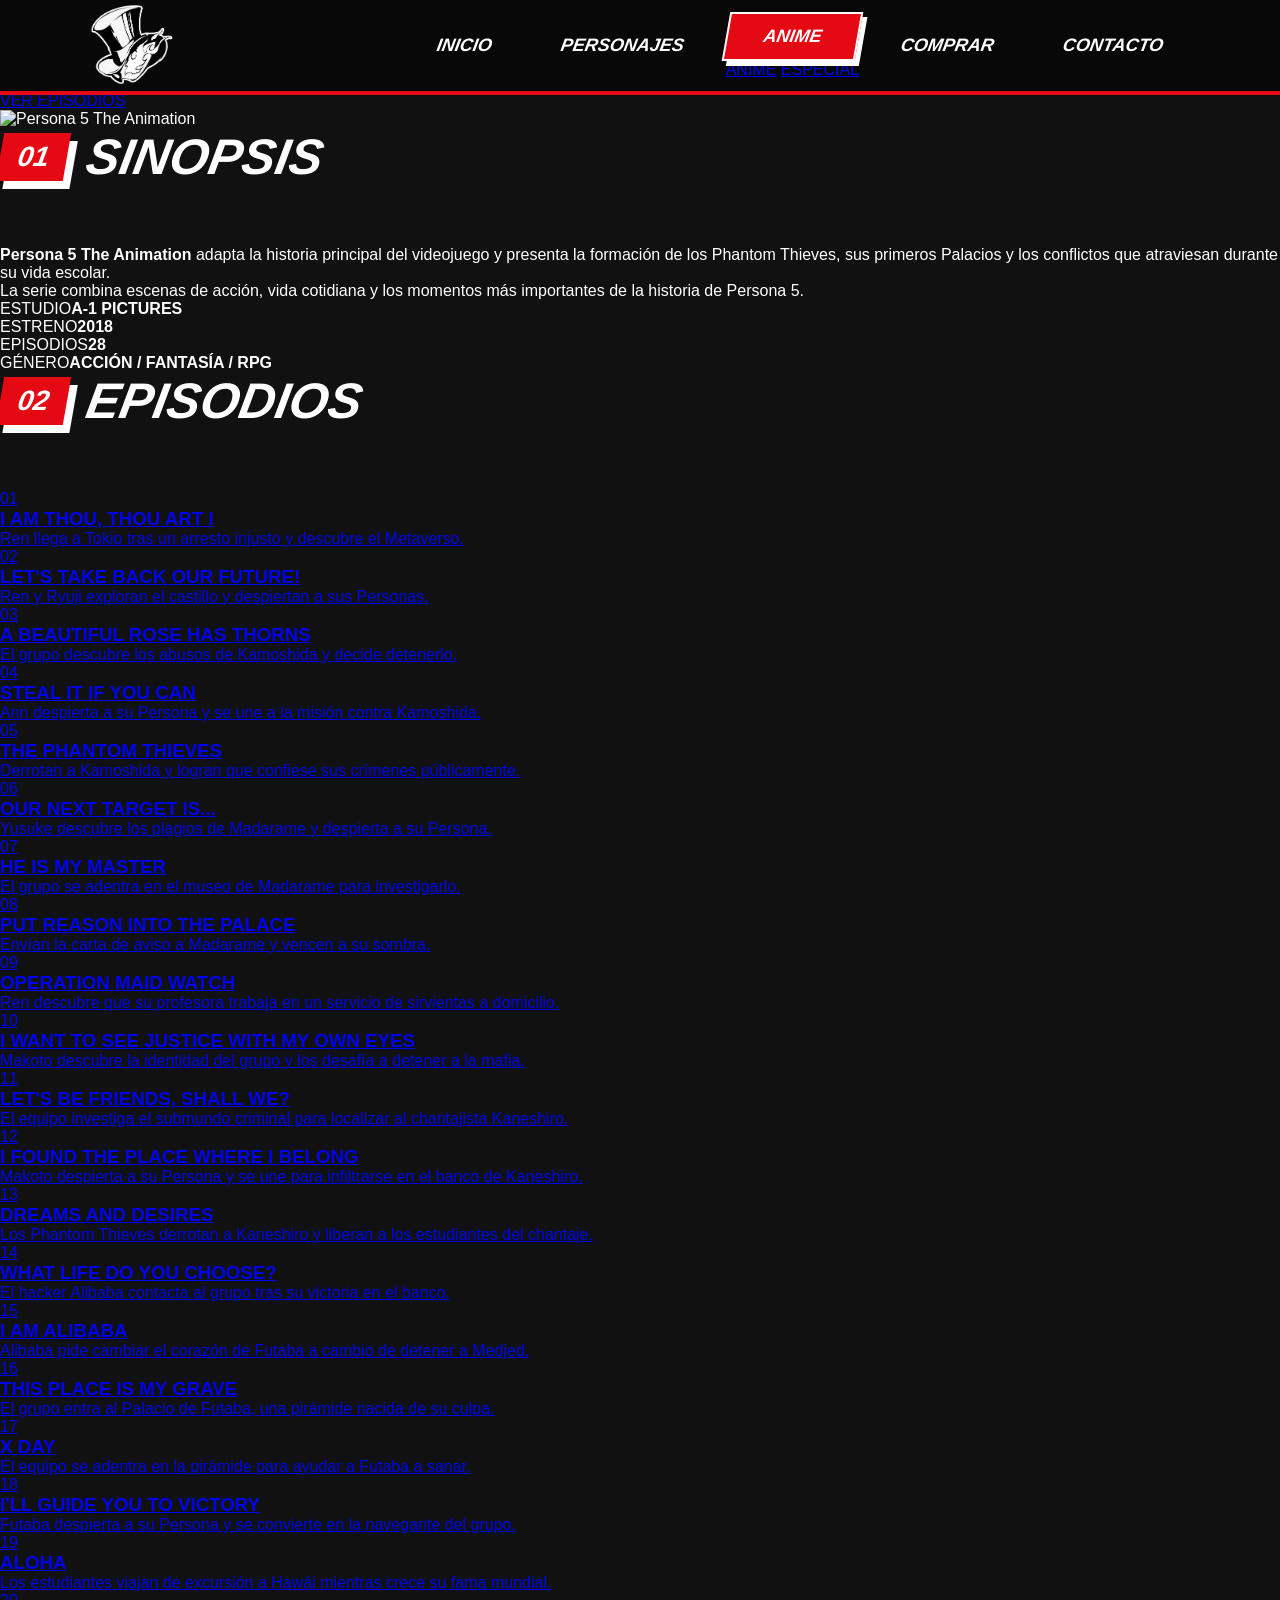
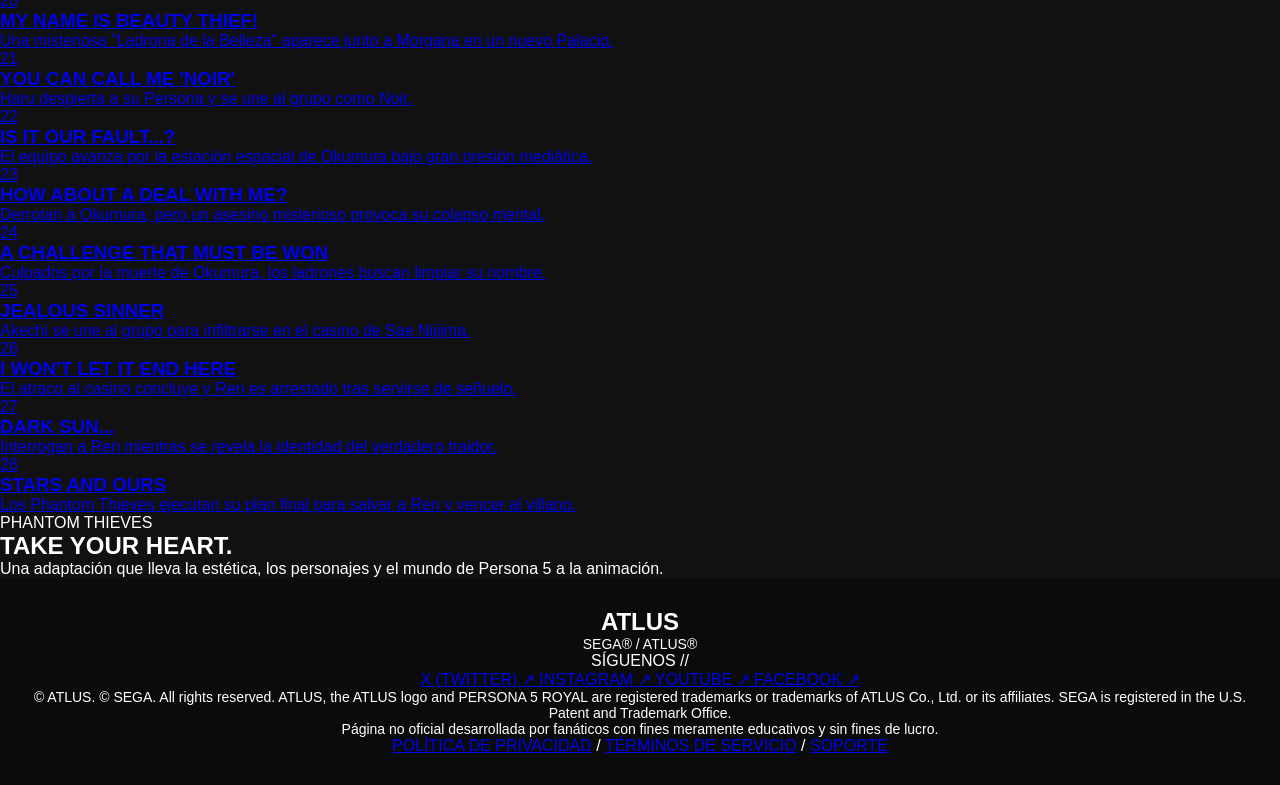
==== anime.html @ 6b16a484 "Add files via upload" ====
<!DOCTYPE html>
<html lang="es">
<head>
  <meta charset="UTF-8">
  <meta name="viewport" content="width=device-width, initial-scale=1.0">
  <title>Anime - Persona 5</title>
  <link rel="icon" href="images/ui/Phantom-Thieves-of-Hearts-Logo.png" type="image/png">

  <link rel="stylesheet" href="css/style.css">
  <link rel="stylesheet" href="css/anime.css">
  <link rel="stylesheet" href="css/animations.css">
</head>

<body>
  <header class="navbar">
    <a href="index.html" class="logo">
      <img src="images/ui/Phantom-Thieves-of-Hearts-Logo.png" alt="Persona 5 Royal">
    </a>

    <button class="hamburger-btn" id="hamburger-btn" aria-label="Abrir Menú">
      <span></span>
      <span></span>
      <span></span>
    </button>

      <nav class="nav-menu">
        <a href="index.html" class="nav-link">INICIO</a>
        <a href="personajes.html" class="nav-link">PERSONAJES</a>

        <div class="nav-item-dropdown">
          <a href="anime.html" class="nav-link dropdown-toggle active">ANIME</a>
          <div class="dropdown-menu">
            <a href="anime.html" class="dropdown-item">ANIME</a>
            <a href="pelicula.html" class="dropdown-item">ESPECIAL</a>            
          </div>
        </div>
        
        <a href="https://store.steampowered.com/app/1687950/Persona_5_Royal/" target="_blank" class="nav-link">COMPRAR
        </a>
        <a href= "contacto.html" class="nav-link">CONTACTO</a>
      </nav>

  </header>

  <main class="anime-page">
    <section class="anime-hero">
      <div class="anime-hero-content">
        <p class="anime-kicker">THE PHANTOM THIEVES RETURN</p>
        <h1>PERSONA 5<br><span>THE ANIMATION</span></h1>
        <p>
          La adaptación animada de la historia de los Phantom Thieves,
          siguiendo a Ren Amamiya y sus compañeros mientras descubren
          el misterioso Metaverso.
        </p>
        <a href="#episodios" class="p5-button">VER EPISODIOS</a>
      </div>

      <div class="anime-hero-image">
        <img src="images/anime/P5Animation.png" alt="Persona 5 The Animation">
      </div>
    </section>

    <section class="anime-about">
      <div class="section-title">
        <span>01</span>
        <h2>SINOPSIS</h2>
      </div>

      <div class="anime-about-grid">
        <div>
          <p>
            <strong>Persona 5 The Animation</strong> adapta la historia
            principal del videojuego y presenta la formación de los
            Phantom Thieves, sus primeros Palacios y los conflictos que
            atraviesan durante su vida escolar.
          </p>
          <p>
            La serie combina escenas de acción, vida cotidiana y los
            momentos más importantes de la historia de Persona 5.
          </p>
        </div>

        <div class="anime-data">
          <div><span>ESTUDIO</span><strong>A-1 PICTURES</strong></div>
          <div><span>ESTRENO</span><strong>2018</strong></div>
          <div><span>EPISODIOS</span><strong>28</strong></div>
          <div><span>GÉNERO</span><strong>ACCIÓN / FANTASÍA / RPG</strong></div>
        </div>
      </div>
    </section>

    <div class="anime-divider"></div>

    <section class="episodes" id="episodios">
      <div class="section-title">
        <span>02</span>
        <h2>EPISODIOS</h2>
      </div>

      <div class="episode-list">
        <a href="https://animeav1.com/media/persona-5-the-animation/1" class="episode-card-link" target="_blank" rel="noopener noreferrer">
        <article class="episode-card">
          <span class="episode-number">01</span>
          <div>
            <h3>I AM THOU, THOU ART I</h3>
            <p>Ren llega a Tokio tras un arresto injusto y descubre el Metaverso.</p>
          </div>
        </article>
        </a>

        <a href="https://animeav1.com/media/persona-5-the-animation/2" class="episode-card-link" target="_blank" rel="noopener noreferrer">
        <article class="episode-card">
          <span class="episode-number">02</span>
          <div>
            <h3>LET'S TAKE BACK OUR FUTURE!</h3>
            <p>Ren y Ryuji exploran el castillo y despiertan a sus Personas.</p>
          </div>
        </article>
        </a>

        <a href="https://animeav1.com/media/persona-5-the-animation/3" class="episode-card-link" target="_blank" rel="noopener noreferrer">
        <article class="episode-card">
            <span class="episode-number">03</span>
            <div>
            <h3>A BEAUTIFUL ROSE HAS THORNS</h3>
            <p>El grupo descubre los abusos de Kamoshida y decide detenerlo.</p>
            </div>
        </article>
        </a>

        <a href="https://animeav1.com/media/persona-5-the-animation/4" class="episode-card-link" target="_blank" rel="noopener noreferrer">
        <article class="episode-card">
            <span class="episode-number">04</span>
            <div>
            <h3>STEAL IT IF YOU CAN</h3>
            <p>Ann despierta a su Persona y se une a la misión contra Kamoshida.</p>
            </div>
        </article>
        </a>

        <a href="https://animeav1.com/media/persona-5-the-animation/5" class="episode-card-link" target="_blank" rel="noopener noreferrer">
        <article class="episode-card">
            <span class="episode-number">05</span>
            <div>
            <h3>THE PHANTOM THIEVES</h3>
            <p>Derrotan a Kamoshida y logran que confiese sus crímenes públicamente.</p>
            </div>
        </article>
        </a>

        <a href="https://animeav1.com/media/persona-5-the-animation/6" class="episode-card-link" target="_blank" rel="noopener noreferrer">
        <article class="episode-card">
            <span class="episode-number">06</span>
            <div>
            <h3>OUR NEXT TARGET IS...</h3>
            <p>Yusuke descubre los plagios de Madarame y despierta a su Persona.</p>
            </div>
        </article>
        </a>

        <a href="https://animeav1.com/media/persona-5-the-animation/7" class="episode-card-link" target="_blank" rel="noopener noreferrer">
        <article class="episode-card">
            <span class="episode-number">07</span>
            <div>
            <h3>HE IS MY MASTER</h3>
            <p>El grupo se adentra en el museo de Madarame para investigarlo.</p>
            </div>
        </article>
        </a>

        <a href="https://animeav1.com/media/persona-5-the-animation/8" class="episode-card-link" target="_blank" rel="noopener noreferrer">
        <article class="episode-card">
            <span class="episode-number">08</span>
            <div>
            <h3>PUT REASON INTO THE PALACE</h3>
            <p>Envían la carta de aviso a Madarame y vencen a su sombra.</p>
            </div>
        </article>
        </a>

        <a href="https://animeav1.com/media/persona-5-the-animation/9" class="episode-card-link" target="_blank" rel="noopener noreferrer">
        <article class="episode-card">
            <span class="episode-number">09</span>
            <div>
            <h3>OPERATION MAID WATCH</h3>
            <p>Ren descubre que su profesora trabaja en un servicio de sirvientas a domicilio.</p>
            </div>
        </article>
        </a>

        <a href="https://animeav1.com/media/persona-5-the-animation/10" class="episode-card-link" target="_blank" rel="noopener noreferrer">
        <article class="episode-card">
            <span class="episode-number">10</span>
            <div>
            <h3>I WANT TO SEE JUSTICE WITH MY OWN EYES</h3>
            <p>Makoto descubre la identidad del grupo y los desafía a detener a la mafia.</p>
            </div>
        </article>
        </a>

        <a href="https://animeav1.com/media/persona-5-the-animation/11" class="episode-card-link" target="_blank" rel="noopener noreferrer">
        <article class="episode-card">
            <span class="episode-number">11</span>
            <div>
            <h3>LET'S BE FRIENDS, SHALL WE?</h3>
            <p>El equipo investiga el submundo criminal para localizar al chantajista Kaneshiro.</p>
            </div>
        </article>
        </a>

        <a href="https://animeav1.com/media/persona-5-the-animation/12" class="episode-card-link" target="_blank" rel="noopener noreferrer">
        <article class="episode-card">
            <span class="episode-number">12</span>
            <div>
            <h3>I FOUND THE PLACE WHERE I BELONG</h3>
            <p>Makoto despierta a su Persona y se une para infiltrarse en el banco de Kaneshiro.</p>
            </div>
        </article>
        </a>

        <a href="https://animeav1.com/media/persona-5-the-animation/13" class="episode-card-link" target="_blank" rel="noopener noreferrer">
        <article class="episode-card">
            <span class="episode-number">13</span>
            <div>
            <h3>DREAMS AND DESIRES</h3>
            <p>Los Phantom Thieves derrotan a Kaneshiro y liberan a los estudiantes del chantaje.</p>
            </div>
        </article>
        </a>

        <a href="https://animeav1.com/media/persona-5-the-animation/14" class="episode-card-link" target="_blank" rel="noopener noreferrer">
        <article class="episode-card">
            <span class="episode-number">14</span>
            <div>
            <h3>WHAT LIFE DO YOU CHOOSE?</h3>
            <p>El hacker Alibaba contacta al grupo tras su victoria en el banco.</p>
            </div>
        </article>
        </a>

        <a href="https://animeav1.com/media/persona-5-the-animation/15" class="episode-card-link" target="_blank" rel="noopener noreferrer">
        <article class="episode-card">
            <span class="episode-number">15</span>
            <div>
            <h3>I AM ALIBABA</h3>
            <p>Alibaba pide cambiar el corazón de Futaba a cambio de detener a Medjed.</p>
            </div>
        </article>
        </a>

        <a href="https://animeav1.com/media/persona-5-the-animation/16" class="episode-card-link" target="_blank" rel="noopener noreferrer">
        <article class="episode-card">
            <span class="episode-number">16</span>
            <div>
            <h3>THIS PLACE IS MY GRAVE</h3>
            <p>El grupo entra al Palacio de Futaba, una pirámide nacida de su culpa.</p>
            </div>
        </article>
        </a>

        <a href="https://animeav1.com/media/persona-5-the-animation/17" class="episode-card-link" target="_blank" rel="noopener noreferrer">
        <article class="episode-card">
            <span class="episode-number">17</span>
            <div>
            <h3>X DAY</h3>
            <p>El equipo se adentra en la pirámide para ayudar a Futaba a sanar.</p>
            </div>
        </article>
        </a>

        <a href="https://animeav1.com/media/persona-5-the-animation/18" class="episode-card-link" target="_blank" rel="noopener noreferrer">
        <article class="episode-card">
            <span class="episode-number">18</span>
            <div>
            <h3>I'LL GUIDE YOU TO VICTORY</h3>
            <p>Futaba despierta a su Persona y se convierte en la navegante del grupo.</p>
            </div>
        </article>
        </a>

        <a href="https://animeav1.com/media/persona-5-the-animation/19" class="episode-card-link" target="_blank" rel="noopener noreferrer">
        <article class="episode-card">
            <span class="episode-number">19</span>
            <div>
            <h3>ALOHA</h3>
            <p>Los estudiantes viajan de excursión a Hawái mientras crece su fama mundial.</p>
            </div>
        </article>
        </a>

        <a href="https://animeav1.com/media/persona-5-the-animation/20" class="episode-card-link" target="_blank" rel="noopener noreferrer">
        <article class="episode-card">
            <span class="episode-number">20</span>
            <div>
            <h3>MY NAME IS BEAUTY THIEF!</h3>
            <p>Una misteriosa "Ladrona de la Belleza" aparece junto a Morgana en un nuevo Palacio.</p>
            </div>
        </article>
        </a>

        <a href="https://animeav1.com/media/persona-5-the-animation/21" class="episode-card-link" target="_blank" rel="noopener noreferrer">
        <article class="episode-card">
            <span class="episode-number">21</span>
            <div>
            <h3>YOU CAN CALL ME 'NOIR'</h3>
            <p>Haru despierta a su Persona y se une al grupo como Noir.</p>
            </div>
        </article>
        </a>

        <a href="https://animeav1.com/media/persona-5-the-animation/22" class="episode-card-link" target="_blank" rel="noopener noreferrer">
        <article class="episode-card">
            <span class="episode-number">22</span>
            <div>
            <h3>IS IT OUR FAULT...?</h3>
            <p>El equipo avanza por la estación espacial de Okumura bajo gran presión mediática.</p>
            </div>
        </article>
        </a>

        <a href="https://animeav1.com/media/persona-5-the-animation/23" class="episode-card-link" target="_blank" rel="noopener noreferrer">
        <article class="episode-card">
            <span class="episode-number">23</span>
            <div>
            <h3>HOW ABOUT A DEAL WITH ME?</h3>
            <p>Derrotan a Okumura, pero un asesino misterioso provoca su colapso mental.</p>
            </div>
        </article>
        </a>

        <a href="https://animeav1.com/media/persona-5-the-animation/24" class="episode-card-link" target="_blank" rel="noopener noreferrer">
        <article class="episode-card">
            <span class="episode-number">24</span>
            <div>
            <h3>A CHALLENGE THAT MUST BE WON</h3>
            <p>Culpados por la muerte de Okumura, los ladrones buscan limpiar su nombre.</p>
            </div>
        </article>
        </a>

        <a href="https://animeav1.com/media/persona-5-the-animation/25" class="episode-card-link" target="_blank" rel="noopener noreferrer">
        <article class="episode-card">
            <span class="episode-number">25</span>
            <div>
            <h3>JEALOUS SINNER</h3>
            <p>Akechi se une al grupo para infiltrarse en el casino de Sae Niijima.</p>
            </div>
        </article>
        </a>

        <a href="https://animeav1.com/media/persona-5-the-animation/26" class="episode-card-link" target="_blank" rel="noopener noreferrer">
        <article class="episode-card">
            <span class="episode-number">26</span>
            <div>
            <h3>I WON'T LET IT END HERE</h3>
            <p>El atraco al casino concluye y Ren es arrestado tras servirse de señuelo.</p>
            </div>
        </article>
        </a>

        <a href="https://animeav1.com/media/persona-5-the-animation/27" class="episode-card-link" target="_blank" rel="noopener noreferrer">
        <article class="episode-card">
            <span class="episode-number">27</span>
            <div>
            <h3>DARK SUN...</h3>
            <p>Interrogan a Ren mientras se revela la identidad del verdadero traidor.</p>
            </div>
        </article>
        </a>

        <a href="https://animeav1.com/media/persona-5-the-animation/28" class="episode-card-link" target="_blank" rel="noopener noreferrer">
        <article class="episode-card">
            <span class="episode-number">28</span>
            <div>
            <h3>STARS AND OURS</h3>
            <p>Los Phantom Thieves ejecutan su plan final para salvar a Ren y vencer al villano.</p>
            </div>
        </article>
        </a>

            </div>
            </section>

            <section class="anime-highlight">
            <div class="highlight-text">
                <span>PHANTOM THIEVES</span>
                <h2>TAKE YOUR HEART.</h2>
                <p>
                Una adaptación que lleva la estética, los personajes y el mundo
                de Persona 5 a la animación.
                </p>
            </div>
            </section>
        </main>

      <footer class="p5-footer">
        <div class="footer-container">
          
          <!-- Sección Superior / Redes y Enlaces -->
          <div class="footer-top">
            <div class="footer-brand">
              <h2>ATLUS</h2>
              <p>SEGA® / ATLUS®</p>
            </div>

            <div class="footer-socials">
              <span class="socials-title">SÍGUENOS //</span>
              <div class="social-links">
                <a href="https://twitter.com/Atlus_West" target="_blank" rel="noopener noreferrer" class="social-btn">
                  X (TWITTER) <span>↗</span>
                </a>
                <a href="https://www.instagram.com/atlus_west" target="_blank" rel="noopener noreferrer" class="social-btn">
                  INSTAGRAM <span>↗</span>
                </a>
                <a href="https://www.youtube.com/@atlus" target="_blank" rel="noopener noreferrer" class="social-btn">
                  YOUTUBE <span>↗</span>
                </a>
                <a href="https://www.facebook.com/AtlusWest" target="_blank" rel="noopener noreferrer" class="social-btn">
                  FACEBOOK <span>↗</span>
                </a>
              </div>
            </div>
          </div>

          <div class="footer-divider"></div>

          <!-- Sección Inferior / Legal y Derechos -->
          <div class="footer-bottom">
            <div class="footer-legal">
              <p>
                © ATLUS. © SEGA. All rights reserved. ATLUS, the ATLUS logo and PERSONA 5 ROYAL are registered trademarks or trademarks of ATLUS Co., Ltd. or its affiliates. SEGA is registered in the U.S. Patent and Trademark Office.
              </p>
              <p class="fan-disclaimer">
                Página no oficial desarrollada por fanáticos con fines meramente educativos y sin fines de lucro.
              </p>
            </div>

            <div class="footer-policy-links">
              <a href="#">POLÍTICA DE PRIVACIDAD</a>
              <span class="sep">/</span>
              <a href="#">TÉRMINOS DE SERVICIO</a>
              <span class="sep">/</span>
              <a href="#">SOPORTE</a>
            </div>
          </div>

        </div>
      </footer>

  <script src="js/main.js"></script>
</body>
</html>
---- css/style.css ----
/*| + |====================|| RESET ||====================| + |*/

* {
  margin: 0;
  padding: 0;
  box-sizing: border-box;
}

html {
  scroll-behavior: smooth;
}

body {
  background-color: #111111;
  color: #ffffff;
  font-family: Arial, sans-serif;
}
/*RESPONSIVE*/

/* Monitores muy grandes (Pantallas > 1400px) */
@media (min-width: 1400px) {
  .hero-content, .about-content, .music-content {
    max-width: 1300px;
  }
}

/* Tablets y pantallas medianas (Máximo 1024px) */
@media (max-width: 1024px) {
  .navbar {
    padding: 0 4%;
    height: 80px;
  }

  .nav-link {
    padding: 8px 16px;
    font-size: 15px;
  }

  .hero {
    padding-top: 100px;
  }

  .hero-character {
    right: -5%;
    opacity: 0.6;
  }

  .about-content, .music-content {
    gap: 40px;
  }
}

/* Menú Hamburguesa y Navbar para Tablets / Móviles (Máximo 850px) */
@media (max-width: 850px) {
  .hamburger-btn {
    display: flex;
  }

  .nav-menu {
    position: fixed;
    top: 80px;
    right: -100%;
    width: 250px;
    height: calc(100vh - 80px);
    background-color: rgba(8, 8, 8, 0.98);
    flex-direction: column;
    align-items: center;
    padding-top: 40px;
    gap: 20px;
    transition: right 0.3s ease;
    border-left: 3px solid #e50914;
    z-index: 999;
  }

  .nav-menu.activo {
    right: 0;
  }
}

/* Dispositivos Móviles (Máximo 768px) */
@media (max-width: 768px) {
  .navbar {
    display: flex;
    justify-content: space-between;
    align-items: center;
    padding: 10px 20px; 
    box-sizing: border-box;
    overflow: hidden; 
  }

  .logo {
    display: flex;
    align-items: center;
  }

  /* Ajuste para que el sombrero del logo no sobresalga */
  .logo img {
    max-height: 45px !important; 
    width: auto !important;     
    object-fit: contain;
    display: block;
  }

  .hero {
    flex-direction: column;
    justify-content: center;
    text-align: center;
    padding: 120px 5% 60px;
  }

  .hero-character {
    position: relative;
    right: auto;
    bottom: auto;
    height: 300px;
    margin-top: 20px;
    opacity: 1;
  }

  .hero-content {
    max-width: 100%;
  }

  .hero-logo {
    width: 80%;
    margin: 0 auto 20px;
  }

  .hero-description {
    margin: 0 auto 30px;
  }

  .about-content, .music-content {
    flex-direction: column;
    text-align: center;
    gap: 40px;
  }

  .about-image, .music-image {
    transform: rotate(0deg);
  }

  .about-image img, .music-image img {
    width: 100%;
    max-width: 320px;
    height: auto;
    margin: 0 auto;
  }

  .game-details, .music-details {
    grid-template-columns: 1fr;
    text-align: left;
  }

  .section-title {
    justify-content: center;
  }

  .section-title h2 {
    font-size: 32px;
  }

  .section-title span {
    font-size: 22px;
  }
}

/* Teléfonos móviles pequeños (Máximo 480px) */
@media (max-width: 480px) {
  .hero-subtitle {
    font-size: 14px;
    letter-spacing: 2px;
  }

  .hero-button, .music-button {
    padding: 12px 25px !important;
    font-size: 15px;
  }

  .about, .music {
    padding: 60px 4%;
  }

  .about-info > p, .music-info > p {
    font-size: 16px;
  }

  footer p {
    font-size: 12px;
  }
}

/*| + |====================|| NAVBAR ||====================| + |*/

.navbar {
  position: fixed;
  top: 0;
  left: 0;
  width: 100%;
  height: 95px;
  display: flex;
  align-items: center;
  justify-content: space-between;
  padding: 0 7%;
  background-color: #080808;
  border-bottom: 4px solid #e50914;
  z-index: 100;
}

/*HAMBURGUESA*/

.hamburger-btn {
  display: none;
  flex-direction: column;
  justify-content: space-between;
  width: 30px;
  height: 21px;
  background: transparent;
  border: none;
  cursor: pointer;
  padding: 0;
  z-index: 1001;
}

.hamburger-btn span {
  width: 100%;
  height: 3px;
  background-color: #fff;
  border-radius: 2px;
  transition: all 0.3s ease;
}

/* Transformación del botón a 'X' cuando está activo */
.hamburger-btn.activo span:nth-child(1) {
  transform: translateY(9px) rotate(45deg);
}
.hamburger-btn.activo span:nth-child(2) {
  opacity: 0;
}
.hamburger-btn.activo span:nth-child(3) {
  transform: translateY(-9px) rotate(-45deg);
}

/* Configuración del botón de 3 barras */
.hamburger {
    display: flex;
    flex-direction: column;
    justify-content: space-between;
    width: 30px;
    height: 21px;
    background: transparent;
    border: none;
    cursor: pointer;
    padding: 0;
    z-index: 1001; /* Queda por encima del menú desplegado */
    position: relative;
}

/* Estilo individual de cada barrita */
.hamburger .bar {
    width: 100%;
    height: 3px;
    background-color: #ffffff;
    border-radius: 2px;
    transition: all 0.3s ease-in-out;
    transform-origin: center; /* EVITA QUE LA X SE TUERZA */
}

/* Transformación de la X alineada */
.hamburger.activo .bar:nth-child(1) {
    transform: translateY(9px) rotate(45deg);
}

.hamburger.activo .bar:nth-child(2) {
    opacity: 0;
    transform: translateX(-10px);
}

.hamburger.activo .bar:nth-child(3) {
    transform: translateY(-9px) rotate(-45deg);
}

/* --- REGLAS RESPONSIVE (Móviles y Tablets) --- */
@media (max-width: 850px) {
  .navbar {
    padding: 0 20px;
    height: 70px;
    justify-content: space-between;
    align-items: center;
  }

  /* Muestra el botón hamburguesa cuando la pantalla es reducida */
  .hamburger-btn {
    display: flex;
  }

  /* Desplegable del menú en móvil */
  .nav-menu {
    position: fixed;
    top: 70px;
    right: -100%; /* Oculto fuera de la pantalla */
    width: 250px;
    height: calc(100vh - 70px);
    background-color: rgba(0, 0, 0, 0.95);
    flex-direction: column;
    align-items: center;
    padding-top: 40px;
    gap: 25px;
    transition: right 0.4s ease;
    border-left: 2px solid #e60012;
  }

  .nav-menu.activo {
    right: 0; /* Se desliza a la vista al hacer clic */
  }

  .nav-link {
    font-size: 18px;
    width: 80%;
    text-align: center;
  }

  /* Ajustes para evitar desbordamientos en móviles */
  body {
    overflow-x: hidden;
  }

  .hero {
    flex-direction: column;
    padding: 100px 20px 40px;
    text-align: center;
  }

  .hero-character {
    position: relative;
    right: auto;
    bottom: auto;
    max-width: 90%;
    height: auto;
    margin-top: 20px;
  }

  .hero-logo {
    max-width: 85%;
    height: auto;
    margin: 0 auto 20px;
  }
}

/*=========|| LOGO ||=========*/

.logo {
  display: flex;
  align-items: center;
  height: 100%;
}

.logo img {
  width: 85px;
  height: auto;
  display: block;
  transition: transform 0.2s ease;
}

.logo:hover img {
  transform: rotate(-4deg) scale(1.05);
}

/*=========|| MENU ||=========*/

.nav-menu {
  display: flex;
  align-items: center;
  gap: 15px;
}

/*=========|| LINKS ||=========*/

.nav-link {
  position: relative;
  display: block;
  padding: 12px 25px;
  color: white;
  text-decoration: none;
  font-size: 18px;
  font-weight: 900;
  font-style: italic;
  transform: skew(-10deg);
  text-align: center;
  border: 2px solid transparent;
  
  /* Transición suave para movimiento y sombra */
  transition:
    background-color 0.2s ease,
    transform 0.2s ease,
    box-shadow 0.2s ease,
    border-color 0.2s ease;
}

/* Estado al pasar el mouse (Hover) */
.nav-link:hover {
  background-color: #e50914;
  border-color: #ffffff;
  /* Se eleva hacia arriba e izquierda y despliega la sombra blanca */
  transform: skew(-10deg) translate(-3px, -3px);
  box-shadow: 6px 6px 0 #ffffff;
}

/* Estado activo (Página actual) */
.nav-link.active {
  background-color: #e50914;
  border-color: #ffffff;
  box-shadow: 5px 5px 0 #ffffff;
}

/*| + |====================|| HERO ||====================| + |*/

.hero {
  position: relative;
  min-height: 100vh;
  display: flex;
  align-items: center;
  padding: 70px 8% 80px;
  overflow: hidden;
  background-color: #080808;
  background-image:
    linear-gradient(
      90deg,
      rgba(8, 8, 8, 1) 0%,
      rgba(8, 8, 8, 0.95) 35%,
      rgba(8, 8, 8, 0.35) 70%,
      rgba(8, 8, 8, 0.1) 100%
    ),
    url("../images/backgrounds/hero.PNG");
  background-size: cover;
  background-position: center;
}

.hero-character {
  position: absolute;
  right: 5%;
  bottom: 0;
  height: 90%;
  z-index: 1;
  pointer-events: none;
}

.hero-character img {
  height: 100%;
  width: auto;
  object-fit: contain;
  filter: drop-shadow(-10px 10px 0 rgba(0, 0, 0, 0.7));
}

.hero-content {
  position: relative;
  z-index: 3;
  max-width: 650px;
  animation: aparecer 0.8s ease-out;
}

.hero::after {
  content: "";
  position: absolute;
  right: -16%;
  bottom: -20%;
  width: 60%;
  height: 35%;
  background-color: #e50914;
  transform: rotate(-10deg);
  opacity: 0.85;
  z-index: 2;
}

.hero-subtitle {
  font-size: 18px;
  font-weight: bold;
  letter-spacing: 5px;
  margin-bottom: 20px;
}

.hero-logo {
  width: 600px;
  max-width: 100%;
  margin-bottom: 40px;
}

.hero-description {
  max-width: 550px;
  font-size: 18px;
  line-height: 1.6;
  margin-bottom: 40px;
}

.hero-button {
  position: relative;
  display: inline-block;
  padding: 18px 45px;
  background-color: #e50914;
  color: white;
  text-decoration: none;
  font-size: 18px;
  font-weight: 900;
  font-style: italic;
  transform: skew(-10deg);
  border: 3px solid white;
  box-shadow: 8px 8px 0 #ffffff;
  transition:
    transform 0.2s ease,
    box-shadow 0.2s ease;
}

.hero-button:hover {
  transform: skew(-10deg) translate(-4px, -4px);
  box-shadow: 12px 12px 0 #ffffff;
}

/*| + |====================|| SOBRE EL JUEGO (ABOUT) ||====================| + | */

.about {
  position: relative;
  min-height: 650px;
  padding: 100px 8%;
  background-color: #111111;
  overflow: hidden;
}

.section-title {
  display: flex;
  align-items: center;
  gap: 20px;
  margin-bottom: 40px;
}

.section-title span {
  font-size: 45px;
  font-weight: bold;
}

.section-title h2 {
  font-size: 40px;
  font-style: italic;
}

.about p {
  max-width: 800px;
  font-size: 20px;
  line-height: 1.8;
}

/**/

.about-content {
  display: flex;
  align-items: center;
  gap: 70px;
  max-width: 1200px;
  margin: 0 auto;
}

/*=========|| ABOUT BACKGROUND ||=========*/

.about::before {
  content: "";
  position: absolute;
  inset: 0;
  background: linear-gradient(
    135deg,
    transparent 0%,
    transparent 45%,
    rgba(255, 255, 255, 0.03) 45%,
    rgba(255, 255, 255, 0.03) 46%,
    transparent 46%
  );
  pointer-events: none;
}

/* Forma roja de fondo */
.about-background-shape {
  position: absolute;
  right: -10%;
  bottom: -25%;
  width: 70%;
  height: 70%;
  background-color: #e50914;
  transform: rotate(-8deg);
  opacity: 0.9;
  z-index: 0;
}

/*=========|| SECTION TITLE ||=========*/

.section-title {
  position: relative;
  z-index: 2;
  display: flex;
  align-items: center;
  gap: 20px;
  margin-bottom: 60px;
}

.section-title span {
  padding: 8px 18px;
  background-color: #e50914;
  color: white;
  font-size: 28px;
  font-weight: 900;
  font-style: italic;
  transform: skew(-10deg);
  box-shadow: 8px 8px 0 white;
}

.section-title h2 {
  font-size: 50px;
  font-style: italic;
  font-weight: 900;
  transform: skew(-10deg);
}

/*=========|| ABOUT IMAGE ||=========*/

.about-image {
  position: relative;
  flex-shrink: 0;
  transform: rotate(3deg);
}

/* Diagonal blanca detrás de la portada */

.about-image::before {
  content: "";
  position: absolute;
  top: -25px;
  left: -25px;
  width: 100%;
  height: 100%;
  background-color: white;
  transform: skew(-5deg);
  z-index: -1;
}

/* Sombra roja */

.about-image::after {
  content: "";
  position: absolute;
  bottom: -25px;
  right: -25px;
  width: 100%;
  height: 100%;
  background-color: #e50914;
  z-index: -2;
}

.about-image img {
  display: block;
  width: 300px;
  height: auto;
  border: 5px solid white;
  box-shadow: 15px 15px 0 rgba(0, 0, 0, 0.7);
}

/*=========|| ABOUT CONTENT ||=========*/

.about-content {
  position: relative;
  z-index: 2;
  display: flex;
  align-items: center;
  justify-content: space-between;
  max-width: 1200px;
  margin: 0 auto;
  gap: 80px;
}

/*=========|| ABOUT INFO ||=========*/

.about-info {
  max-width: 650px;
}

.about-info > p {
  max-width: 600px;
  margin-bottom: 45px;
  font-size: 20px;
  line-height: 1.8;
}

/*=========|| GAME DETAILS ||=========*/

.game-details {
  display: grid;
  grid-template-columns: repeat(2, 1fr);
  gap: 30px 45px;
}

.game-detail {
  border-left: 5px solid #e50914;
  padding-left: 15px;
}

.game-detail span {
  display: block;
  margin-bottom: 5px;
  color: #c7bbbb;
  font-size: 14px;
  font-weight: 900;
  font-style: italic;
  letter-spacing: 2px;
}

.game-detail p {
  font-size: 16px;
  font-weight: bold;
}

/*| + |====================|| FRANJA SEPARADORA ||====================| + |*/

.p5-divider-container {
  position: relative;
  width: 100%;
  height: 0px;
  background-color: transparent;
  margin-top: -15px;
  overflow: visible;
  z-index: 5;
}

.p5-divider-line {
  position: absolute;
  top: 10;
  right: 0.2%;
  width: 90%;
  height: 25px;
  background-color: #e50914;
  transform: skew(-15deg);
  box-shadow:
    0 0 15px rgba(229, 9, 20, 0.4),
    -6px 6px 0 #ffffff;
}

/*| + |====================|| MÚSICA ||====================| + |*/

.music {
  position: relative;
  min-height: 650px;
  padding: 100px 8%;
  background-color: #111111;
  overflow: hidden;
}

/*=========|| MUSIC BACKGROUND||=========*/

.music::before {
  content: "";
  position: absolute;
  inset: 0;
  background: linear-gradient(
    -315deg,
    transparent 0%,
    transparent 45%,
    rgba(255, 255, 255, 0.03) 45%,
    rgba(255, 255, 255, 0.03) 46%,
    transparent 46%
  );
  pointer-events: none;
}

/* Forma roja de fondo */
.music-background-shape {
  position: absolute;
  left: -10%;
  bottom: -25%;
  width: 70%;
  height: 70%;
  background-color: #e50914;
  transform: rotate(8deg);
  opacity: 0.9;
  z-index: 0;
}

/*=========|| MUSIC CONTENT ||=========*/

.music-content {
  position: relative;
  z-index: 2;
  display: flex;
  align-items: center;
  max-width: 1200px;
  margin: 0 auto;
  gap: 80px;
}

/*=========|| MUSIC IMAGE ||=========*/

.music-image {
  position: relative;
  flex-shrink: 0;
  transform: rotate(-3deg);
  margin: 20px 0;
}

/* Diagonal blanca */
.music-image::before {
  content: "";
  position: absolute;
  top: -25px;
  left: -25px;
  width: 100%;
  height: 100%;
  background-color: white;
  transform: skew(5deg);
  z-index: -1;
}

/* Sombra roja */
.music-image::after {
  content: "";
  position: absolute;
  bottom: -25px;
  right: -25px;
  width: 100%;
  height: 100%;
  background-color: #e50914;
  z-index: -2;
}

.music-image img {
  display: block;
  width: 400px;
  height: 400px;
  object-fit: cover;
  border: 5px solid white;
  box-shadow: 15px 15px 0 rgba(0, 0, 0, 0.7);
}

/*=========|| MUSIC INFO ||=========*/

.music-info {
  max-width: 650px;
  flex: 1;
}

.music-info > p {
  max-width: 600px;
  margin-bottom: 25px;
  font-size: 20px;
  line-height: 1.8;
}

/*=========|| MUSIC DETAILS ||=========*/

.music-details {
  display: grid;
  grid-template-columns: repeat(2, 1fr);
  gap: 30px 45px;
  margin-top: 40px;
}

.music-detail {
  border-left: 5px solid #e50914;
  padding-left: 15px;
}

.music-detail span {
  display: block;
  margin-bottom: 5px;
  color: #c7bbbb;
  font-size: 14px;
  font-weight: 900;
  font-style: italic;
  letter-spacing: 2px;
}

.music-detail p {
  margin: 0;
  font-size: 16px;
  font-weight: bold;
}

.music-button {
  position: relative;
  display: inline-block;
  width: max-content;
  padding: 18px 40px !important;
  background-color: #e50914;
  color: white;
  text-decoration: none;
  font-size: 18px;
  font-weight: 900;
  font-style: italic;
  transform: skew(-10deg);
  border: 3px solid white;
  box-shadow: 8px 8px 0 #ffffff;
  transition:
    transform 0.2s ease,
    box-shadow 0.2s ease;
}

.music-button:hover {
  transform: skew(-10deg) translate(-4px, -4px);
  box-shadow: 12px 12px 0 #ffffff;
}

/*=========|| RESPONSIVE ||=========*/

@media (max-width: 900px) {
  .music-content {
    flex-direction: column;
    align-items: center;
    gap: 60px;
  }

  .music-info {
    max-width: 700px;
  }
}

@media (max-width: 600px) {
  .music {
    padding: 80px 5%;
  }

  .music-image img {
    width: 270px;
    height: 390px;
  }

  .music-details {
    grid-template-columns: 1fr;
  }

  .music-info > p {
    font-size: 17px;
  }
}

/*| + |====================|| FOOTER ||====================| + |*/

footer {
  padding: 30px;
  text-align: center;
  background-color: #0b0b0b;
}

footer p {
  font-size: 14px;
}

/* ==================== CORRECCIÓN MENÚ HAMBURGUESA ==================== */
---- css/animations.css ----
/* ==================== ANIMACIONES ==================== */

.hero-content {
    animation: aparecer 0.8s ease-out;
}

@keyframes aparecer {

    from {
        opacity: 0;
        transform: translateX(-50px);
    }

    to {
        opacity: 1;
        transform: translateX(0);
    }

}

/*=========|| DECLARACIÓN DE VARIABLES PARA ANIMAR MÁSCARAS ||=========*/

@property --mask-start {
  syntax: '<percentage>';
  inherits: false;
  initial-value: 3%;
}

@property --mask-end {
  syntax: '<percentage>';
  inherits: false;
  initial-value: 97%;
}

/*=========|| TRANSICIÓN DE MÁSCARA DEL CARRUSEL ||=========*/

.carousel-track-container {
  /* Transición sobre las variables animables */
  transition: --mask-start 0.3s ease, --mask-end 0.3s ease;
}

/* Al estar al INICIO: Transiciona el lado izquierdo */
.carousel-track-container.at-start {
  --mask-start: 0%;
  --mask-end: 97%;
}

/* Al estar al FINAL: Transiciona el lado derecho */
.carousel-track-container.at-end {
  --mask-start: 3%;
  --mask-end: 100%;
}
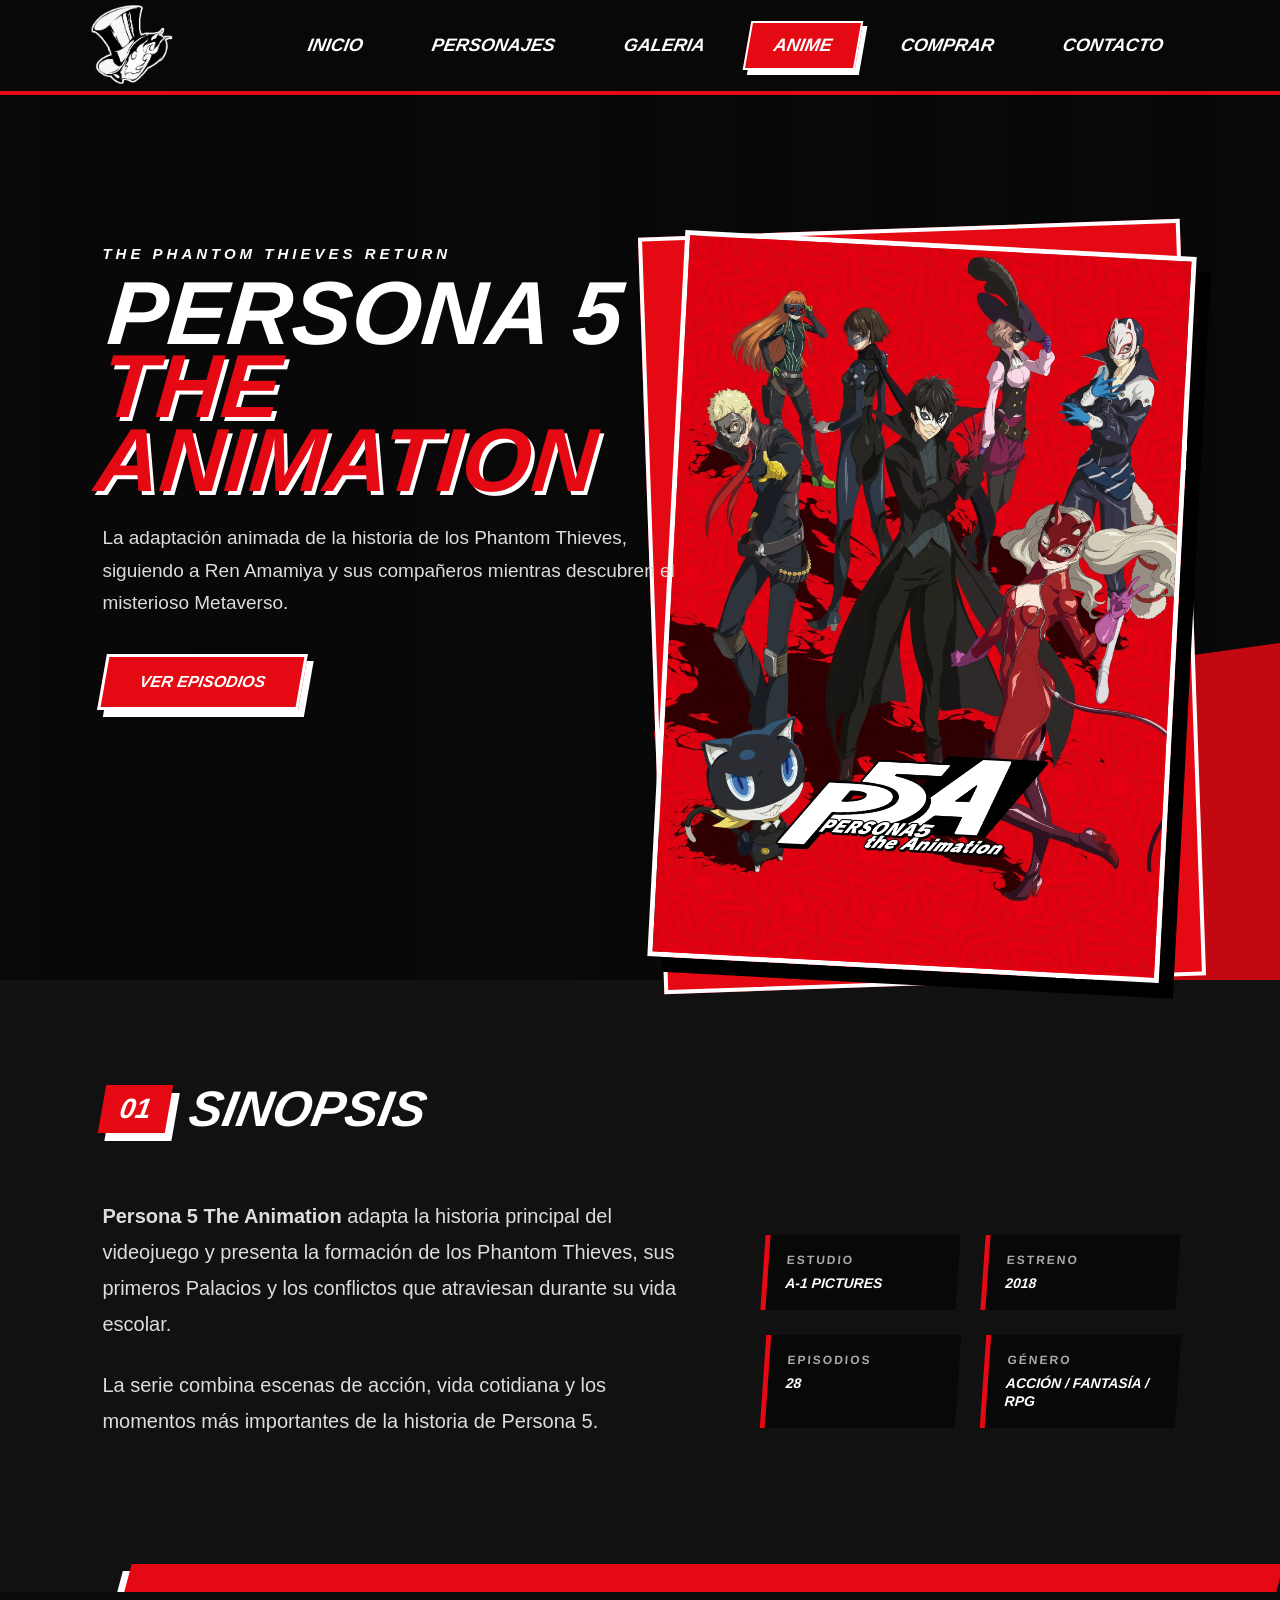
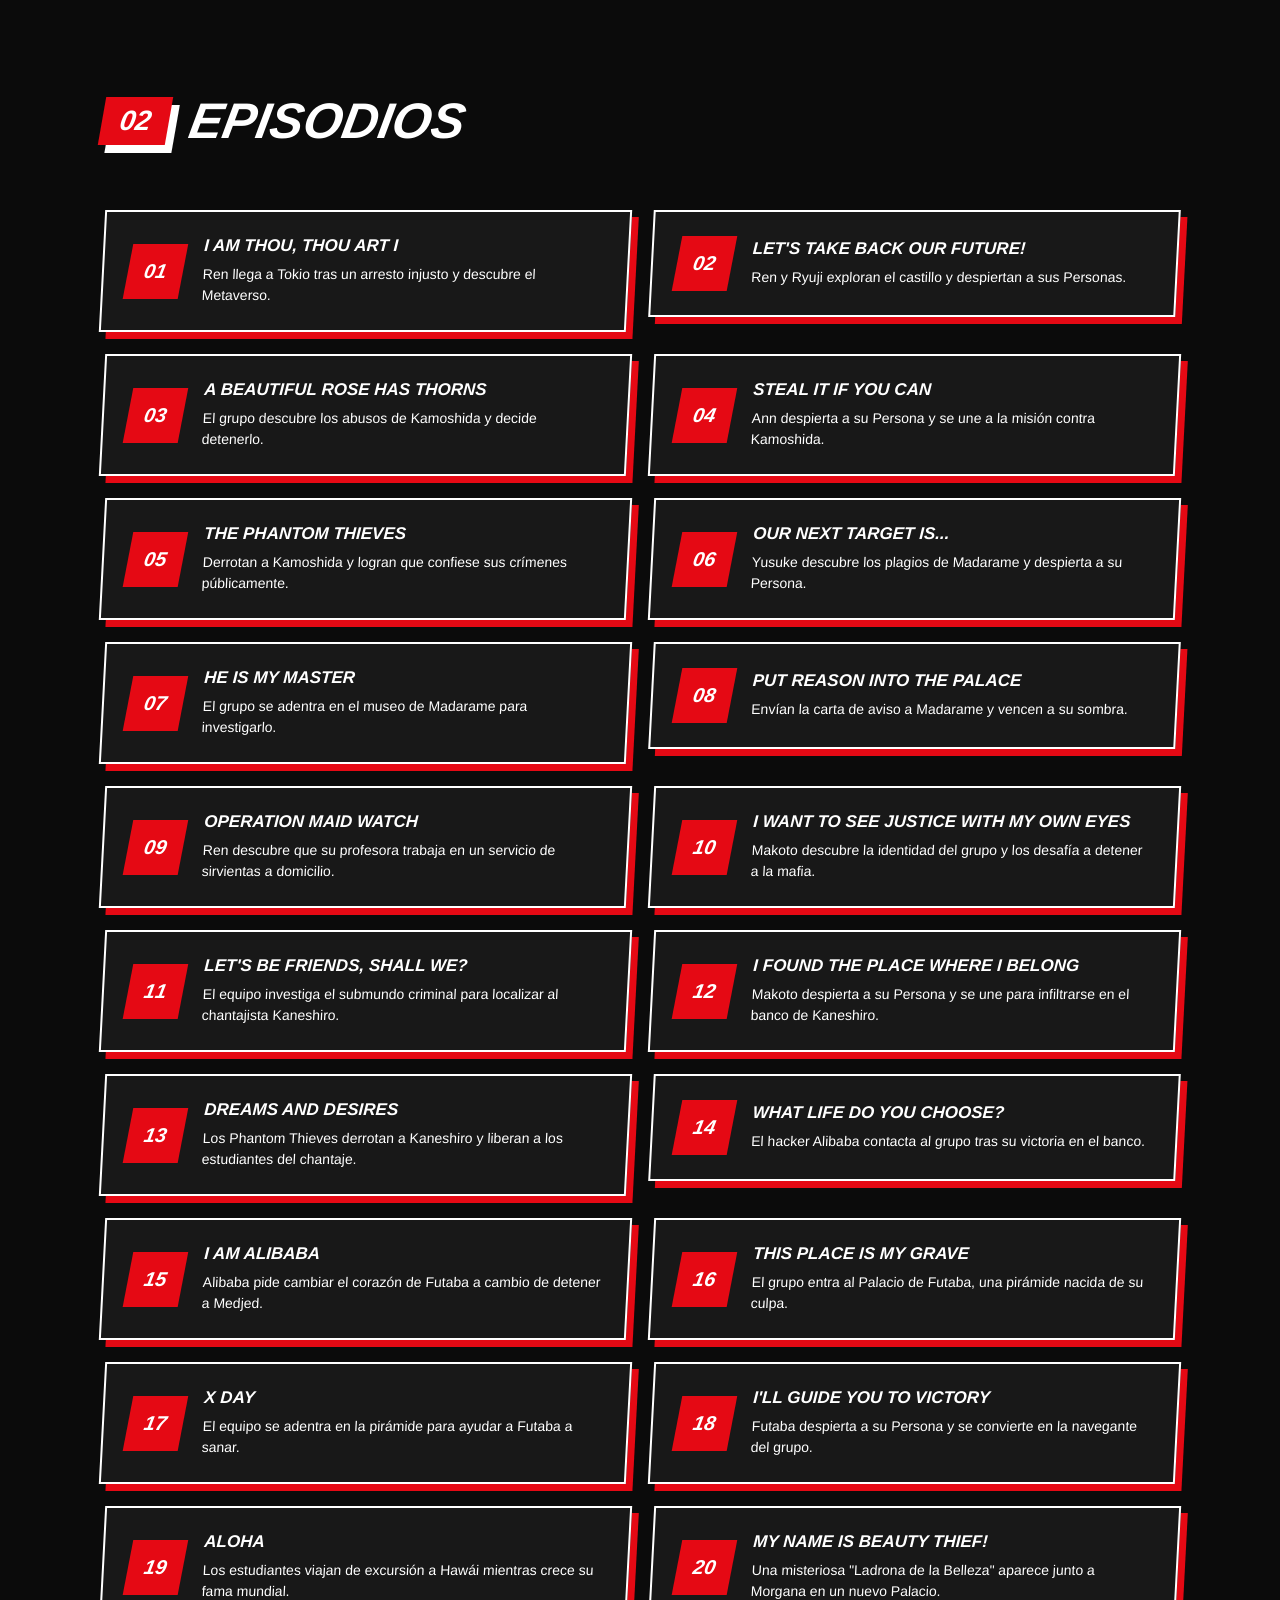
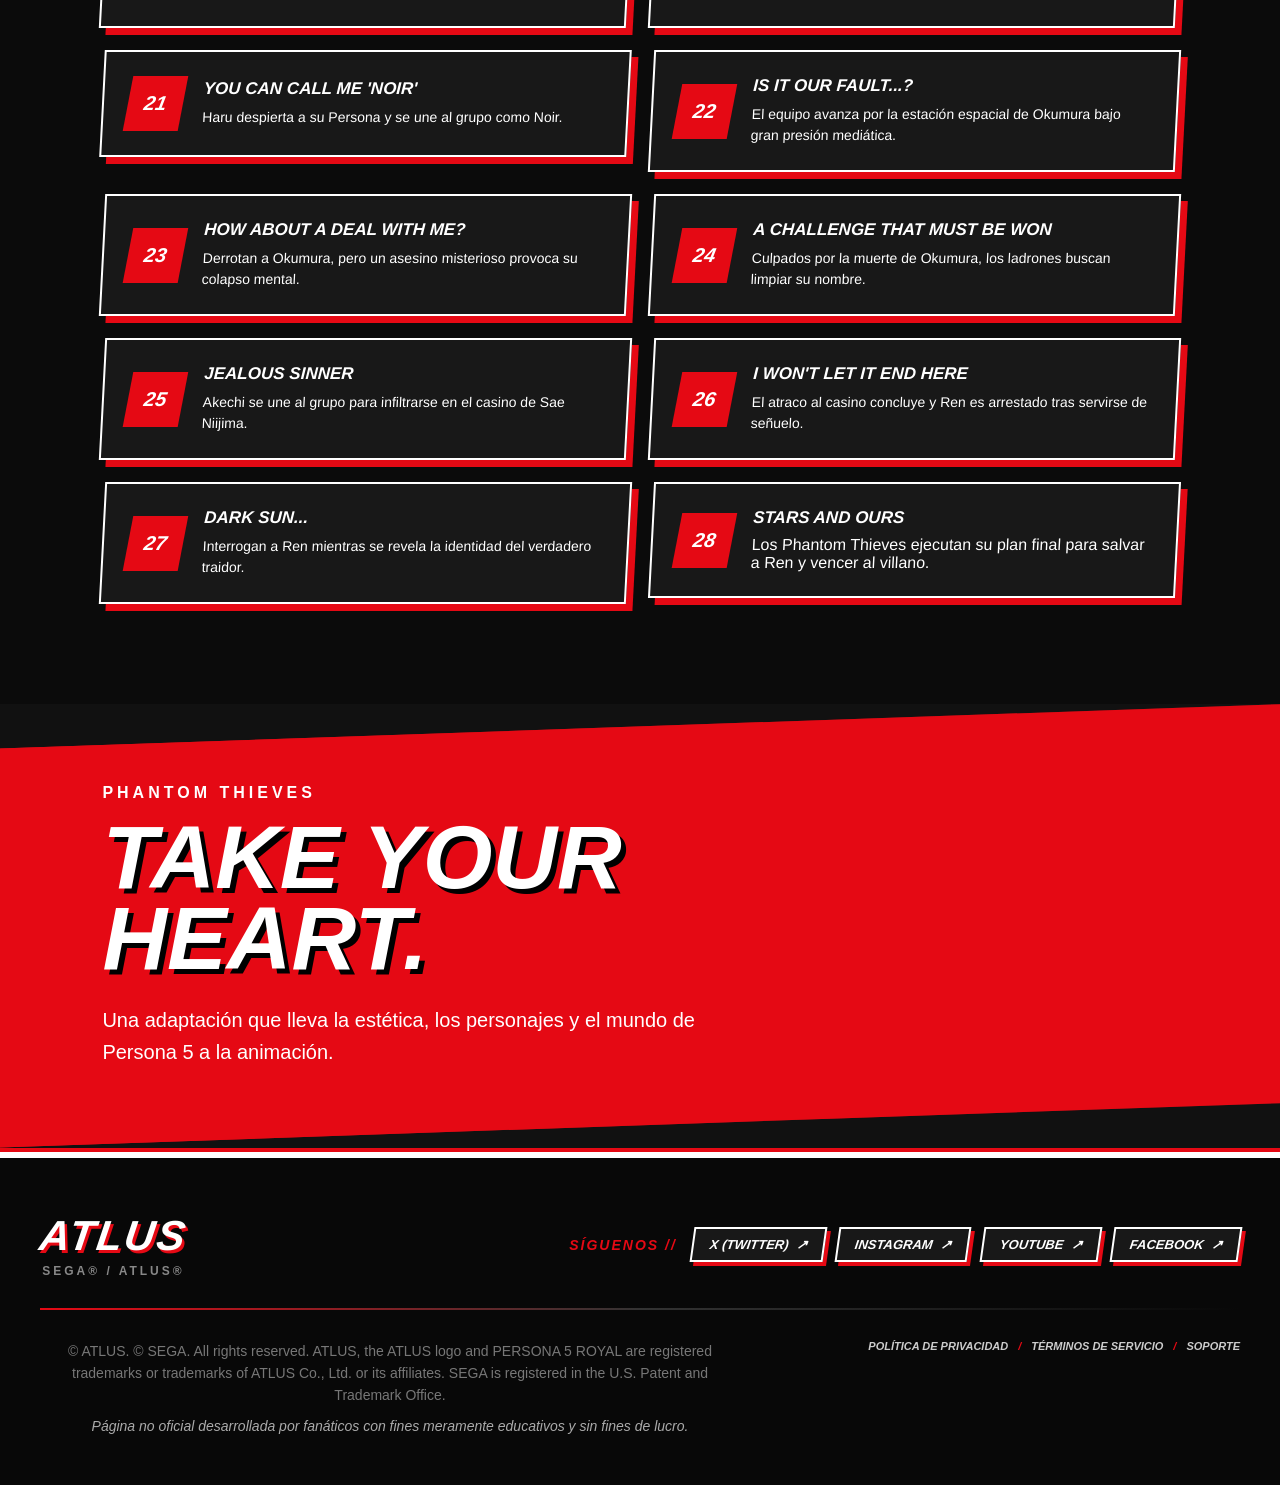
==== commit 8167ca67: "Add files via upload" ====
--- a/anime.html
+++ b/anime.html
@@ -25,7 +25,17 @@
 
       <nav class="nav-menu">
         <a href="index.html" class="nav-link">INICIO</a>
-        <a href="personajes.html" class="nav-link">PERSONAJES</a>
+
+        <div class="nav-item-dropdown">
+          <a href="personajes.html" class="nav-link dropdown-toggle">PERSONAJES</a>
+          <div class="dropdown-menu">
+            <a href="personajes.html#protagonistas" class="dropdown-item">PROTAGONISTAS</a>
+            <a href="personajes.html#secundarios" class="dropdown-item">SECUNDARIOS</a>     
+            <a href="personajes.html#villanos" class="dropdown-item">VILLANOS</a>         
+          </div>
+        </div>
+
+        <a href="galeria.html" class="nav-link">GALERIA</a>
 
         <div class="nav-item-dropdown">
           <a href="anime.html" class="nav-link dropdown-toggle active">ANIME</a>
@@ -373,7 +383,7 @@
             <span class="episode-number">28</span>
             <div>
             <h3>STARS AND OURS</h3>
-            <p>Los Phantom Thieves ejecutan su plan final para salvar a Ren y vencer al villano.</p>
+            Los Phantom Thieves ejecutan su plan final para salvar a Ren y vencer al villano.</p>
             </div>
         </article>
         </a>
--- a/css/style.css
+++ b/css/style.css
@@ -205,6 +205,164 @@
   background-color: #080808;
   border-bottom: 4px solid #e50914;
   z-index: 100;
+}
+.nav-item-dropdown {
+    position: relative;
+    display: inline-block;
+}
+
+
+/* ==================== BOTÓN ANIME ==================== */
+
+.nav-item-dropdown .dropdown-toggle {
+    position: relative;
+    z-index: 12;
+}
+
+
+/* Animación original del botón */
+
+.nav-item-dropdown:hover .dropdown-toggle,
+.nav-item-dropdown.activo .dropdown-toggle {
+    background-color: #e50914;
+    border-color: #ffffff;
+    transform: skew(-10deg) translate(-3px, -3px);
+
+    /* La sombra lateral sigue existiendo,
+       pero no crea una separación debajo */
+    box-shadow: 6px 0 0 #ffffff;
+}
+
+
+/* ==================== SUBMENÚ ==================== */
+
+.dropdown-menu {
+    position: absolute;
+
+    /*
+       Lo colocamos ligeramente por encima del punto
+       donde terminaría normalmente.
+       Esto hace que se "meta" debajo del botón.
+    */
+    top: calc(100% - 10px);
+    left: -6px;
+
+    width: 100%;
+
+    background-color: #080808;
+
+    /*
+       El borde superior se elimina para que parezca
+       una continuación del botón.
+    */
+    border: 2px solid #ffffff;
+    border-top: none;
+
+    /*
+       Mantiene la sombra lateral/inferior del estilo Persona.
+    */
+    box-shadow: 6px 6px 0 #ffffff;
+
+    /*
+       Comienza completamente comprimido desde arriba.
+    */
+    transform: skew(-10deg) scaleY(0);
+    transform-origin: top center;
+
+    opacity: 0;
+    visibility: hidden;
+
+    /*
+       Primero termina la animación del botón y después
+       comienza a desplegarse el menú.
+    */
+    transition:
+        transform 0.28s cubic-bezier(0.25, 1, 0.5, 1) 0.12s,
+        opacity 0.18s ease 0.12s,
+        visibility 0.18s 0.12s;
+
+    z-index: 10;
+
+    padding: 0;
+
+    display: flex;
+    flex-direction: column;
+
+    overflow: hidden;
+}
+
+
+/* ==================== MENÚ ABIERTO ==================== */
+
+.nav-item-dropdown.activo .dropdown-menu {
+
+    transform: skew(-10deg) scaleY(1);
+
+    opacity: 1;
+    visibility: visible;
+}
+
+
+/* ==================== OPCIONES ==================== */
+
+.dropdown-item {
+    display: block;
+
+    width: 100%;
+
+    padding: 12px 15px;
+
+    color: #ffffff;
+    text-decoration: none;
+
+    font-size: 16px;
+    font-weight: 900;
+    font-style: italic;
+
+    text-align: center;
+
+    background-color: #080808;
+
+    transition:
+        background-color 0.2s ease,
+        color 0.2s ease;
+}
+
+
+/* Hover de cada opción */
+
+.dropdown-item:hover {
+    background-color: #e50914;
+    color: #ffffff;
+}
+
+
+/* ==================== SEPARADOR ==================== */
+
+.dropdown-item:not(:last-child) {
+    position: relative;
+}
+
+
+/*
+   Línea blanca más corta que el ancho del menú.
+   No toca los bordes.
+*/
+.dropdown-item:not(:last-child)::after {
+
+    content: "";
+
+    position: absolute;
+
+    bottom: 0;
+    left: 10%;
+
+    width: 80%;
+    height: 1px;
+
+    background-color: #ffffff;
+
+    z-index: 2;
 }
 
 /*HAMBURGUESA*/
@@ -949,3 +1107,289 @@
 
 /* ==================== CORRECCIÓN MENÚ HAMBURGUESA ==================== */
 
+/* =========================================================
+   DROPDOWN RESPONSIVE - TELEFONOS
+   ========================================================= */
+
+@media (max-width: 850px) {
+
+    /* El contenedor ocupa todo el ancho del menú móvil */
+    .nav-item-dropdown {
+        display: block;
+        width: 70%;
+    }
+
+
+    /* El botón ANIME ocupa el ancho disponible */
+    .nav-item-dropdown .dropdown-toggle {
+        width: 100%;
+    }
+
+
+    /* ==================== SUBMENÚ ==================== */
+
+    .nav-item-dropdown .dropdown-menu {
+        position: relative;
+
+        top: -6px;
+        left: -6px;
+
+        width: 100%;
+
+        /*
+           Lo dejamos pegado al botón.
+        */
+        margin-top: -2px;
+
+        /*
+           En móvil ya no necesitamos una posición
+           absoluta porque el menú está dentro del
+           panel de navegación.
+        */
+        transform: skew(-10deg) scaleY(0);
+        transform-origin: top center;
+
+        /*
+           Mantiene la misma animación que en PC.
+        */
+        opacity: 0;
+        visibility: hidden;
+
+        max-height: 0;
+
+        transition:
+            transform 0.28s cubic-bezier(0.25, 1, 0.5, 1),
+            opacity 0.18s ease,
+            max-height 0.28s ease,
+            visibility 0.18s ease;
+
+        overflow: hidden;
+
+        box-shadow: 5px 5px 0 #ffffff;
+    }
+
+
+    /* ==================== ABIERTO ==================== */
+
+    .nav-item-dropdown.activo .dropdown-menu {
+
+        transform: skew(-10deg) scaleY(1);
+
+        opacity: 1;
+        visibility: visible;
+
+        max-height: 150px;
+    }
+
+
+    /* ==================== OPCIONES ==================== */
+
+    .nav-item-dropdown .dropdown-item {
+
+        width: 100%;
+
+        padding: 14px 15px;
+
+        font-size: 16px;
+
+        text-align: center;
+    }
+
+
+    /* ==================== ANIMACIÓN DEL BOTÓN ==================== */
+
+    .nav-item-dropdown.activo .dropdown-toggle {
+
+        background-color: #e50914;
+
+        border-color: #ffffff;
+
+        transform: skew(-10deg) translate(-3px, -3px);
+
+        /*
+           Evitamos la sombra inferior para que el
+           submenú parezca conectado al botón.
+        */
+        box-shadow: 5px 0 0 #ffffff;
+    }
+
+}
+
+/* ==================== FOOTER PERSONA 5 STYLE ==================== */
+
+.p5-footer {
+  /* Fondo oscuro distintivo */
+  background: #080808; 
+  border-top: 4px solid #e50914;
+  color: #fff;
+  padding: 60px 20px 40px;
+  position: relative;
+  overflow: hidden;
+}
+
+.p5-footer::before {
+  /* Detalle decorativo de franja roja inclinada en el fondo */
+  content: ""; 
+  position: absolute;
+  top: 0;
+  left: 0;
+  width: 100%;
+  height: 6px;
+  background: #fff;
+}
+
+.footer-container {
+  max-width: 1200px;
+  margin: 0 auto;
+}
+
+/* --- Sección Superior --- */
+.footer-top {
+  display: flex;
+  justify-content: space-between;
+  align-items: center;
+  flex-wrap: wrap;
+  gap: 30px;
+  margin-bottom: 30px;
+}
+
+.footer-brand h2 {
+  font-size: 42px;
+  font-weight: 900;
+  font-style: italic;
+  letter-spacing: 2px;
+  color: #fff;
+  transform: skew(-8deg);
+  margin: 0;
+  text-shadow: 3px 3px 0 #e50914;
+}
+
+.footer-brand p {
+  font-size: 12px;
+  font-weight: 900;
+  letter-spacing: 3px;
+  color: #888;
+  margin-top: 4px;
+}
+
+.footer-socials {
+  display: flex;
+  align-items: center;
+  gap: 15px;
+  flex-wrap: wrap;
+}
+
+.socials-title {
+  font-size: 14px;
+  font-weight: 900;
+  font-style: italic;
+  letter-spacing: 2px;
+  color: #e50914;
+}
+
+.social-links {
+  display: flex;
+  gap: 12px;
+  flex-wrap: wrap;
+}
+
+.social-btn {
+  display: inline-block;
+  padding: 8px 16px;
+  background: #181818;
+  color: #fff;
+  border: 2px solid #fff;
+  font-size: 13px;
+  font-weight: 900;
+  font-style: italic;
+  text-decoration: none;
+  transform: skew(-8deg);
+  box-shadow: 4px 4px 0 #e50914;
+  transition: transform 0.2s ease, background 0.2s ease, box-shadow 0.2s ease;
+}
+
+.social-btn span {
+  margin-left: 4px;
+  display: inline-block;
+}
+
+.social-btn:hover {
+  background: #e50914;
+  color: #fff;
+  transform: skew(-8deg) translate(-2px, -2px);
+  box-shadow: 6px 6px 0 #fff;
+}
+
+/* --- Separador --- */
+.footer-divider {
+  width: 100%;
+  height: 2px;
+  background: linear-gradient(90deg, #e50914 0%, #333 50%, transparent 100%);
+  margin-bottom: 30px;
+}
+
+/* --- Sección Inferior --- */
+.footer-bottom {
+  display: flex;
+  justify-content: space-between;
+  align-items: flex-start;
+  flex-wrap: wrap;
+  gap: 25px;
+}
+
+.footer-legal {
+  max-width: 700px;
+  font-size: 11px;
+  line-height: 1.6;
+  color: #777;
+}
+
+.footer-legal p {
+  margin-bottom: 8px;
+}
+
+.fan-disclaimer {
+  color: #aaa;
+  font-style: italic;
+}
+
+.footer-policy-links {
+  display: flex;
+  align-items: center;
+  gap: 10px;
+  font-size: 11px;
+  font-weight: 900;
+  font-style: italic;
+}
+
+.footer-policy-links a {
+  color: #ccc;
+  text-decoration: none;
+  transition: color 0.2s ease;
+}
+
+.footer-policy-links a:hover {
+  color: #e50914;
+}
+
+.footer-policy-links .sep {
+  color: #e50914;
+}
+
+/* --- Responsive --- */
+@media (max-width: 768px) {
+  .footer-top,
+  .footer-bottom {
+    flex-direction: column;
+    align-items: flex-start;
+  }
+
+  .footer-socials {
+    flex-direction: column;
+    align-items: flex-start;
+  }
+
+  .footer-policy-links {
+    flex-wrap: wrap;
+  }
+}
--- a/css/anime.css
+++ b/css/anime.css
@@ -0,0 +1,369 @@
+/* ==================== ANIME ==================== */
+
+.anime-page {
+  padding-top: 95px;
+  background: #111;
+  overflow: hidden;
+}
+
+.anime-hero {
+  min-height: 720px;
+  position: relative;
+  display: flex;
+  align-items: center;
+  padding: 90px 8%;
+  padding-top: 150px;
+  padding-bottom: 270px;
+  background:
+    linear-gradient(90deg, rgba(8,8,8,1) 0%, rgba(8,8,8,.92) 42%, rgba(8,8,8,.25) 100%),
+    #080808;
+}
+
+.anime-hero::after {
+  content: "";
+  position: absolute;
+  width: 55%;
+  height: 400px;
+  right: -8%;
+  bottom: -100px;
+  background: #e50914;
+  transform: rotate(-8deg);
+  z-index: 0;
+  opacity: .85;
+}
+
+.anime-hero-content {
+  position: relative;
+  z-index: 2;
+  width: 55%;
+  max-width: 720px;
+}
+
+.anime-number {
+  display: inline-block;
+  padding: 5px 16px;
+  margin-bottom: 18px;
+  background: #e50914;
+  border: 2px solid white;
+  font-size: 24px;
+  font-weight: 900;
+  font-style: italic;
+  transform: skew(-10deg);
+  box-shadow: 5px 5px 0 white;
+}
+
+.anime-kicker,
+.movie-kicker {
+  font-size: 15px;
+  font-weight: 900;
+  letter-spacing: 4px;
+  font-style: italic;
+  margin-bottom: 15px;
+}
+
+.anime-hero h1 {
+  margin: 0 0 25px;
+  font-size: clamp(48px, 7vw, 92px);
+  line-height: .82;
+  font-style: italic;
+  font-weight: 900;
+  transform: skew(-5deg);
+}
+
+.anime-hero h1 span {
+  color: #e50914;
+  text-shadow: 4px 4px 0 white;
+}
+
+.anime-hero-content > p:not(.anime-kicker) {
+  max-width: 590px;
+  font-size: 19px;
+  line-height: 1.7;
+  color: #ddd;
+  margin-bottom: 35px;
+}
+
+.p5-button {
+  display: inline-block;
+  padding: 16px 35px;
+  color: white;
+  background: #e50914;
+  border: 3px solid white;
+  box-shadow: 7px 7px 0 white;
+  text-decoration: none;
+  font-weight: 900;
+  font-style: italic;
+  transform: skew(-10deg);
+  transition: .2s ease;
+}
+
+.p5-button:hover {
+  transform: skew(-10deg) translate(-4px,-4px);
+  box-shadow: 11px 11px 0 white;
+}
+
+.anime-hero-image {
+  position: absolute;
+  right: 8%;
+  bottom: 10px; /*cambiar*/
+  width: 40%;
+  max-width: 570px;
+  z-index: 1;
+  transform: rotate(3deg);
+}
+
+.anime-hero-image::before {
+  content: "";
+  position: absolute;
+  inset: -15px;
+  border: 4px solid white;
+  background: #e50914;
+  z-index: -1;
+  transform: rotate(-5deg);
+}
+
+.anime-hero-image img {
+  width: 100%;
+  display: block;
+  border: 5px solid white;
+  box-shadow: 15px 15px 0 #000;
+}
+
+.anime-about,
+.episodes {
+  padding: 100px 8%;
+  position: relative;
+}
+
+.anime-about {
+  background: #111;
+}
+
+.section-title {
+  position: relative;
+  z-index: 2;
+}
+
+.anime-about-grid {
+  max-width: 1200px;
+  margin: auto;
+  display: grid;
+  grid-template-columns: 1.4fr 1fr;
+  gap: 80px;
+  align-items: center;
+}
+
+.anime-about-grid > div:first-child p {
+  font-size: 20px;
+  line-height: 1.8;
+  color: #ddd;
+  margin-bottom: 25px;
+}
+
+.anime-data {
+  display: grid;
+  grid-template-columns: 1fr 1fr;
+  gap: 25px;
+}
+
+.anime-data div {
+  padding: 18px;
+  background: #080808;
+  border-left: 5px solid #e50914;
+  transform: skew(-4deg);
+}
+
+.anime-data span,
+.movie-details span {
+  display: block;
+  color: #aaa;
+  font-size: 12px;
+  letter-spacing: 2px;
+  font-weight: 900;
+  margin-bottom: 7px;
+}
+
+.anime-data strong,
+.movie-details strong {
+  font-size: 14px;
+  font-style: italic;
+}
+
+.anime-divider,
+.movie-divider {
+  height: 28px;
+  width: 90%;
+  margin-left: auto;
+  background: #e50914;
+  transform: skew(-15deg);
+  box-shadow: -7px 7px 0 white;
+}
+
+.episodes {
+  background: #0b0b0b;
+}
+
+.episode-list {
+  max-width: 1250px;
+  margin: auto;
+  display: grid;
+  grid-template-columns: repeat(2, 1fr);
+  gap: 22px;
+}
+
+.episode-list > a.episode-card-link {
+  text-decoration: none !important;
+  color: inherit !important;
+  display: block;
+  outline: none;
+}
+
+.episode-list > a.episode-card-link:visited,
+.episode-list > a.episode-card-link:hover,
+.episode-list > a.episode-card-link:active {
+  color: inherit !important;
+  text-decoration: none !important;
+}
+
+.episode-card {
+  display: flex;
+  gap: 20px;
+  align-items: center;
+  padding: 24px;
+  background: #181818;
+  border: 2px solid white;
+  box-shadow: 7px 7px 0 #e50914;
+  transform: skew(-3deg);
+  transition: .2s ease;
+}
+
+.episode-card:hover {
+  transform: skew(-3deg) translate(-4px,-4px);
+  box-shadow: 11px 11px 0 white;
+}
+
+.episode-number {
+  min-width: 55px;
+  height: 55px;
+  display: grid;
+  place-items: center;
+  background: #e50914;
+  font-weight: 900;
+  font-style: italic;
+  font-size: 20px;
+  transform: skew(-8deg);
+}
+
+.episode-card h3 {
+  font-size: 17px;
+  font-style: italic;
+  margin-bottom: 8px;
+}
+
+.episode-card p {
+  color: #bbb;
+  font-size: 14px;
+  line-height: 1.5;
+}
+
+.episode-card-link h3,
+.episode-card-link p,
+.episode-card-link span {
+  color: inherit !important;
+  text-decoration: none !important;
+}
+
+.anime-highlight {
+  min-height: 420px;
+  display: flex;
+  align-items: center;
+  padding: 80px 8%;
+  position: relative;
+  background:
+    linear-gradient(90deg, rgba(229,9,20,.95), rgba(229,9,20,.35)),
+    #e50914;
+  clip-path: polygon(0 10%, 100% 0, 100% 90%, 0 100%);
+}
+
+.highlight-text {
+  max-width: 850px;
+}
+
+.highlight-text span {
+  font-weight: 900;
+  letter-spacing: 4px;
+}
+
+.highlight-text h2 {
+  font-size: clamp(45px, 7vw, 90px);
+  font-style: italic;
+  line-height: .9;
+  margin: 15px 0 25px;
+  text-shadow: 5px 5px 0 #000;
+}
+
+.highlight-text p {
+  max-width: 600px;
+  font-size: 20px;
+  line-height: 1.6;
+}
+
+@media (max-width: 900px) {
+  .anime-page { padding-top: 70px; }
+
+  .anime-hero {
+    min-height: auto;
+    padding: 90px 7% 70px;
+    flex-direction: column;
+    text-align: center;
+  }
+
+  .anime-hero-content {
+    width: 100%;
+    max-width: 700px;
+  }
+
+  .anime-hero-content > p:not(.anime-kicker) {
+    margin-left: auto;
+    margin-right: auto;
+  }
+
+  .anime-hero-image {
+    position: relative;
+    right: auto;
+    width: min(75%, 480px);
+    margin-top: 60px;
+  }
+
+  .anime-about-grid,
+  .episode-list {
+    grid-template-columns: 1fr;
+  }
+}
+
+@media (max-width: 600px) {
+  .anime-hero h1 {
+    font-size: 47px;
+  }
+
+  .anime-about,
+  .episodes {
+    padding: 70px 5%;
+  }
+
+  .anime-data {
+    grid-template-columns: 1fr;
+  }
+
+  .episode-card {
+    padding: 18px;
+  }
+
+  .anime-hero-image {
+    width: 90%;
+  }
+
+  .highlight-text h2 {
+    font-size: 48px;
+  }
+}
